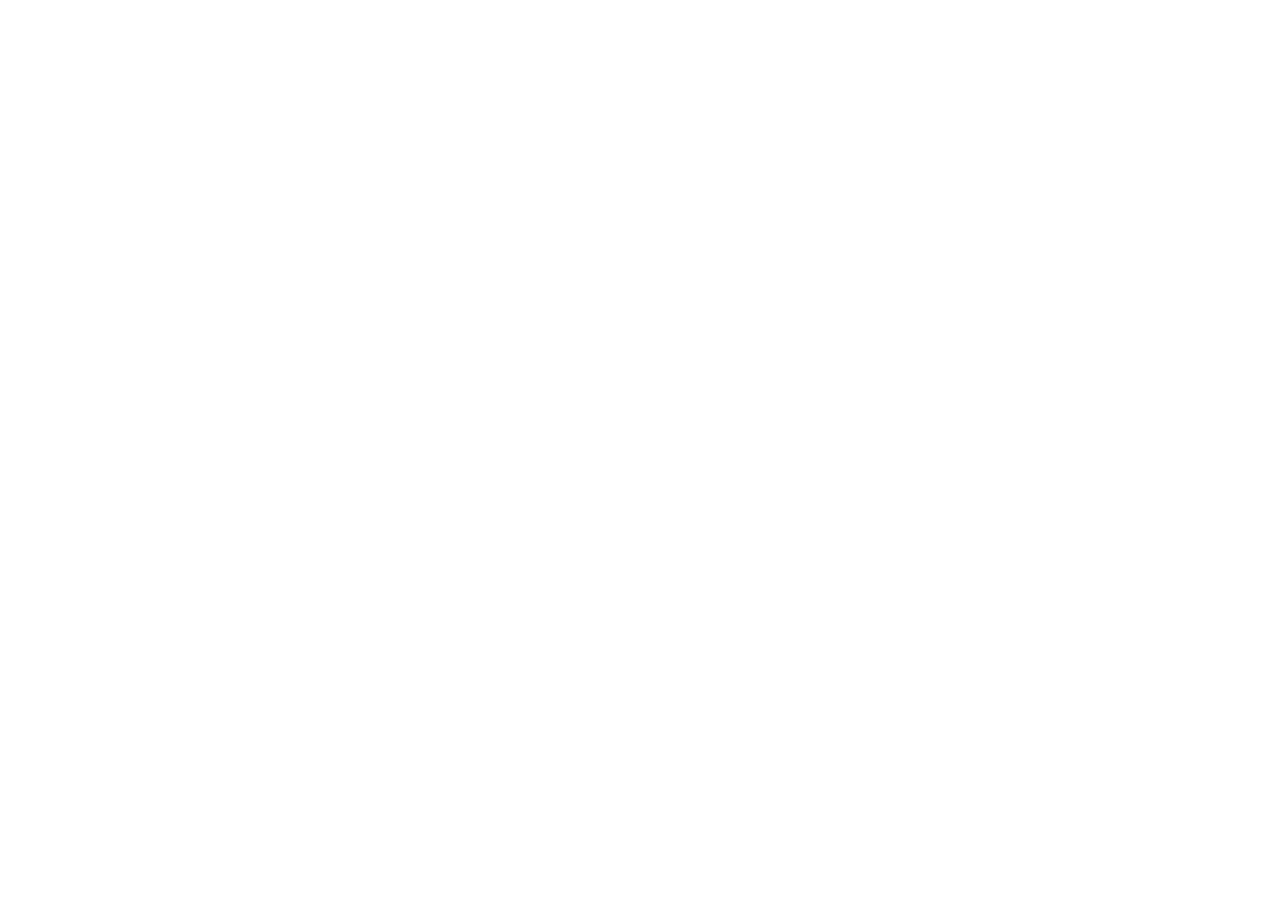
==== Ma Petite Licorne/index.html @ 18e19bb6 "ajout de la démo Ma Petite Licorne v1" ====
<!doctype html>
<html lang="en">
  <head>
    <meta charset="UTF-8" />
    <link rel="icon" type="image/png" sizes="32x32" href="/licorne-32x32.png" />
    <link rel="icon" type="image/png" sizes="16x16" href="/licorne-16x16.png" />
    <meta name="viewport" content="width=device-width, initial-scale=1.0" />
    <title>Ma Petite Licorne</title>
    <script type="module" crossorigin src="/assets/index-CdzWSG_B.js"></script>
    <link rel="stylesheet" crossorigin href="/assets/index-BhdGN8DP.css">
  </head>
  <body>
    <div id="app"></div>
  </body>
</html>
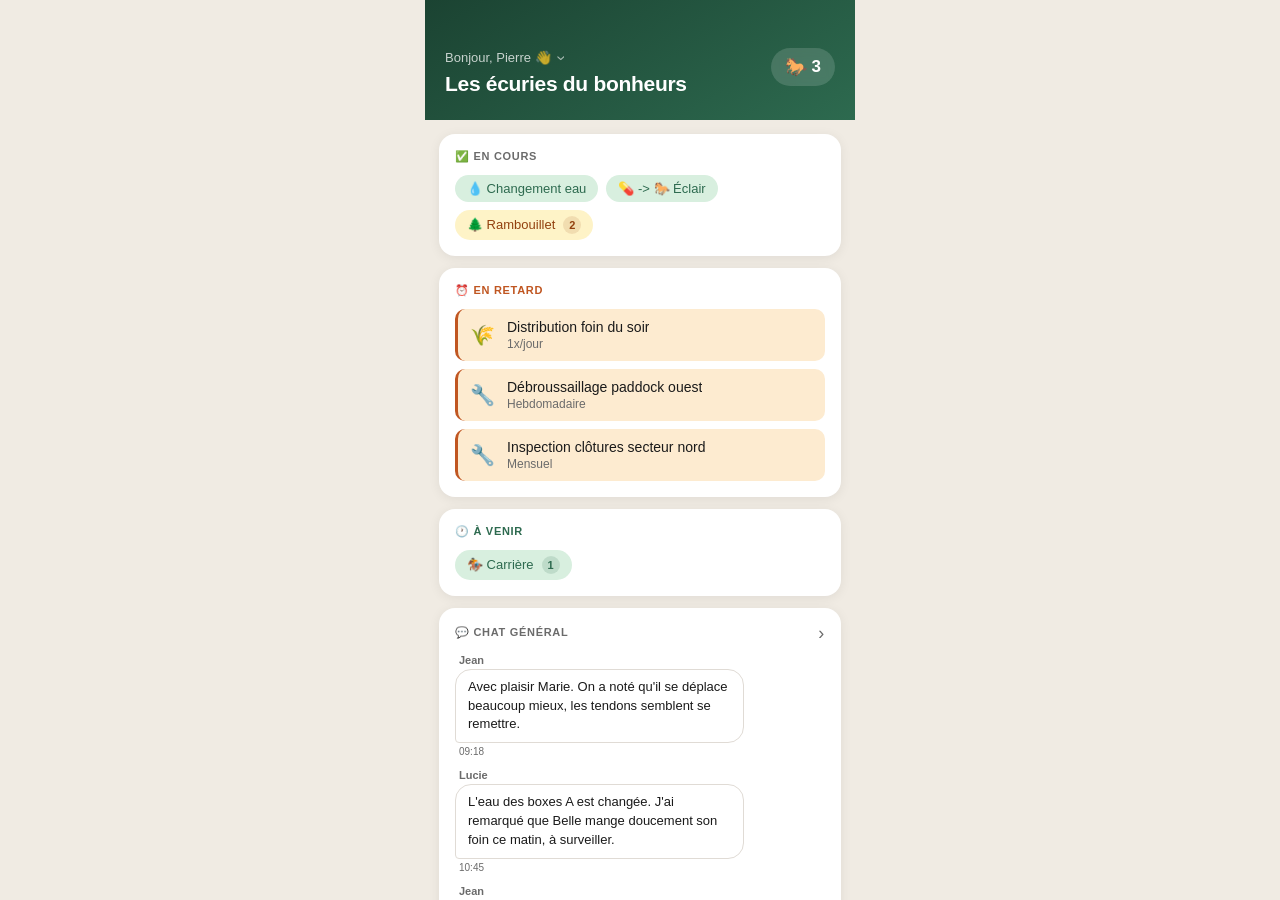
==== commit 54398030: "fix path "Ma Petite Licorne/"" ====
--- a/Ma Petite Licorne/index.html
+++ b/Ma Petite Licorne/index.html
@@ -1,15 +1,18 @@
 <!doctype html>
 <html lang="en">
-  <head>
-    <meta charset="UTF-8" />
-    <link rel="icon" type="image/png" sizes="32x32" href="/licorne-32x32.png" />
-    <link rel="icon" type="image/png" sizes="16x16" href="/licorne-16x16.png" />
-    <meta name="viewport" content="width=device-width, initial-scale=1.0" />
-    <title>Ma Petite Licorne</title>
-    <script type="module" crossorigin src="/assets/index-CdzWSG_B.js"></script>
-    <link rel="stylesheet" crossorigin href="/assets/index-BhdGN8DP.css">
-  </head>
-  <body>
-    <div id="app"></div>
-  </body>
+
+<head>
+  <meta charset="UTF-8" />
+  <link rel="icon" type="image/png" sizes="32x32" href="/Ma Petite Licorne/licorne-32x32.png" />
+  <link rel="icon" type="image/png" sizes="16x16" href="/Ma Petite Licorne/licorne-16x16.png" />
+  <meta name="viewport" content="width=device-width, initial-scale=1.0" />
+  <title>Ma Petite Licorne</title>
+  <script type="module" crossorigin src="/Ma Petite Licorne/assets/index-CdzWSG_B.js"></script>
+  <link rel="stylesheet" crossorigin href="/Ma Petite Licorne/assets/index-BhdGN8DP.css">
+</head>
+
+<body>
+  <div id="app"></div>
+</body>
+
 </html>
--- a/Ma Petite Licorne/assets/index-BhdGN8DP.css
+++ b/Ma Petite Licorne/assets/index-BhdGN8DP.css
@@ -0,0 +1 @@
+*,:before,:after{box-sizing:border-box;margin:0;padding:0}.router-root{width:100%;height:100dvh;position:relative;overflow:hidden}.slide-left-enter-from{transform:translate(100%)}.slide-left-leave-to,.slide-right-enter-from{transform:translate(-100%)}.slide-right-leave-to{transform:translate(100%)}.slide-left-enter-active,.slide-left-leave-active,.slide-right-enter-active,.slide-right-leave-active{width:100%;height:100%;transition:transform .3s cubic-bezier(.4,0,.2,1);position:absolute;top:0;left:0;overflow-y:auto}:root{--bg:#f0ebe3;--surface:#fff;--primary:#2d6a4f;--primary-light:#d8efdf;--warn:#c05621;--warn-light:#fdebd0;--text:#1a1a1a;--muted:#6b6b6b;--border:#e0dbd5;--radius:16px;--shadow:0 2px 12px #00000012;-webkit-font-smoothing:antialiased;color:var(--text);background:var(--bg);font-family:-apple-system,BlinkMacSystemFont,Segoe UI,sans-serif;font-size:16px}body{min-height:100dvh}.app{flex-direction:column;max-width:430px;height:100dvh;margin:0 auto;display:flex;overflow-y:auto}.header{color:#fff;background:linear-gradient(150deg,#1b4332 0%,#2d6a4f 100%);padding:48px 20px 24px}.header-inner{justify-content:space-between;align-items:flex-start;gap:12px;display:flex}.greeting{opacity:.75;margin-bottom:4px;font-size:13px}.greeting--btn{cursor:pointer;-webkit-user-select:none;user-select:none;align-items:center;gap:6px;display:inline-flex}.dropdown-caret{opacity:.8;font-size:16px;transition:transform .2s;display:inline-block;transform:rotate(-90deg)}.dropdown-caret.open{transform:rotate(90deg)}.user-selector{position:relative}.user-dropdown{z-index:100;background:#fff;border-radius:12px;min-width:180px;list-style:none;position:absolute;top:calc(100% + 8px);left:0;overflow:hidden;box-shadow:0 8px 24px #0000002e}.user-option{cursor:pointer;border-bottom:1px solid var(--border);justify-content:space-between;align-items:center;gap:12px;padding:11px 16px;transition:background .1s;display:flex}.user-option-info{flex-direction:column;gap:2px;display:flex}.user-option-name{color:var(--text);font-size:14px;font-weight:600}.user-option--active .user-option-name{color:var(--primary)}.user-option-meta{color:var(--muted);text-transform:capitalize;font-size:11px}.user-option:last-child{border-bottom:none}.user-option:active{background:var(--bg)}.user-option--active{color:var(--primary)}.user-check{color:var(--primary);font-size:13px;font-weight:700}.dropdown-enter-active,.dropdown-leave-active{transition:opacity .15s,transform .15s}.dropdown-enter-from,.dropdown-leave-to{opacity:0;transform:translateY(-6px)}.stable-name{letter-spacing:-.3px;font-size:21px;font-weight:700;line-height:1.2}.horse-badge{-webkit-backdrop-filter:blur(4px);backdrop-filter:blur(4px);background:#ffffff26;border-radius:50px;flex-shrink:0;align-items:center;gap:5px;padding:8px 14px;font-size:18px;display:flex}.horse-count{font-size:17px;font-weight:700}.horse-badge{cursor:pointer;transition:opacity .15s}.horse-badge:active{opacity:.75}.content{flex-direction:column;flex:1;gap:12px;padding:14px;display:flex}.chip--link{cursor:pointer;transition:opacity .15s}.chip--link:active{opacity:.7}.card{background:var(--surface);border-radius:var(--radius);box-shadow:var(--shadow);padding:16px}.card-title{text-transform:uppercase;letter-spacing:.7px;color:var(--muted);margin-bottom:12px;font-size:11px;font-weight:700}.card-title--warn{color:var(--warn)}.chips{flex-wrap:wrap;gap:8px;display:flex}.chip{background:var(--primary-light);color:var(--primary);white-space:nowrap;text-overflow:ellipsis;border-radius:50px;max-width:220px;padding:6px 12px;font-size:13px;font-weight:500;overflow:hidden}.task-list{flex-direction:column;gap:8px;list-style:none;display:flex}.task-row{background:var(--warn-light);border-left:3px solid var(--warn);border-radius:10px;align-items:center;gap:12px;padding:10px 12px;display:flex}.task-row--link{cursor:pointer}.task-row--link:active{opacity:.7}.task-icon{flex-shrink:0;font-size:20px}.task-body{flex-direction:column;gap:2px;min-width:0;display:flex}.task-name{white-space:nowrap;text-overflow:ellipsis;font-size:14px;font-weight:500;overflow:hidden}.task-meta{color:var(--muted);font-size:12px}.chat-card{padding-bottom:12px}.chat{flex-direction:column;gap:12px;display:flex}.msg{flex-direction:column;align-items:flex-start;max-width:78%;display:flex}.msg--me{align-self:flex-end;align-items:flex-end}.msg-sender{color:var(--muted);margin-bottom:3px;padding-left:4px;font-size:11px;font-weight:600}.msg-bubble{background:var(--surface);border:1px solid var(--border);border-radius:16px 16px 16px 4px;padding:8px 12px;font-size:13px;line-height:1.45}.msg--me .msg-bubble{background:var(--primary);color:#fff;border-color:var(--primary);border-radius:16px 16px 4px}.msg-time{color:var(--muted);margin-top:3px;padding:0 4px;font-size:10px}.chat-card{cursor:pointer;transition:box-shadow .15s}.chat-card:active{box-shadow:0 1px 4px #00000014}.card-title--link{justify-content:space-between;align-items:center;display:flex}.card-title-arrow{color:var(--muted);font-size:18px;font-weight:300;line-height:1}.chat-app{flex-direction:column;height:100dvh;display:flex;overflow:hidden}.header--chat{padding-top:52px;padding-bottom:16px}.back-btn{color:#fff;cursor:pointer;background:#ffffff2e;border:none;border-radius:50%;flex-shrink:0;justify-content:center;align-items:center;width:36px;height:36px;font-size:26px;line-height:1;display:flex}.chat-title{color:#fff;font-size:18px;font-weight:600}.chat-body{flex-direction:column;flex:1;gap:12px;padding:16px 14px;display:flex;overflow-y:auto}.chat-input-bar{background:var(--surface);border-top:1px solid var(--border);gap:8px;padding:12px 14px;display:flex}.chat-input{border:1px solid var(--border);background:var(--bg);color:var(--text);border-radius:50px;outline:none;flex:1;padding:10px 16px;font-family:inherit;font-size:14px}.chat-input:focus{border-color:var(--primary)}.send-btn{background:var(--primary);color:#fff;cursor:pointer;white-space:nowrap;border:none;border-radius:50px;padding:10px 18px;font-family:inherit;font-size:14px;font-weight:600;transition:opacity .15s}.send-btn:active{opacity:.85}.horse-card{padding:0;overflow:hidden}.horse-header{border-bottom:1px solid var(--border);justify-content:space-between;align-items:flex-start;padding:16px 16px 12px;display:flex}.horse-name{color:var(--text);margin-bottom:3px;font-size:17px;font-weight:700}.horse-sub{color:var(--muted);font-size:12px}.box-badge{background:var(--primary-light);color:var(--primary);border-radius:50px;flex-shrink:0;padding:4px 10px;font-size:12px;font-weight:700}.horse-section{border-bottom:1px solid var(--border);padding:12px 16px}.horse-section--last{border-bottom:none}.horse-section-title{text-transform:uppercase;letter-spacing:.6px;color:var(--muted);margin-bottom:8px;font-size:11px;font-weight:700}.horse-empty{color:var(--muted);font-size:13px;font-style:italic}.horse-list{flex-direction:column;gap:6px;list-style:none;display:flex}.horse-item{border-radius:8px;flex-direction:column;gap:2px;padding:8px 10px;display:flex}.horse-item--med{background:var(--primary-light);border-left:3px solid var(--primary)}.horse-item--appt{background:#eef2ff;border-left:3px solid #6366f1}.horse-item-main{color:var(--text);font-size:13px;font-weight:600}.horse-item-sub{color:var(--muted);flex-wrap:wrap;align-items:center;gap:6px;font-size:12px;display:flex}.tag{border-radius:50px;padding:2px 7px;font-size:11px;font-weight:600}.tag--soon{background:var(--warn-light);color:var(--warn)}.diet-chips{flex-wrap:wrap;gap:6px;display:flex}.diet-chip{color:var(--text);background:var(--bg);border:1px solid var(--border);border-radius:50px;padding:4px 10px;font-size:12px}.diet-chip strong{color:var(--primary);font-weight:600}.task-detail-card{text-align:center;flex-direction:column;align-items:center;gap:10px;padding:28px 16px;display:flex}.task-detail-icon{font-size:52px;line-height:1}.task-detail-title{color:var(--text);font-size:18px;font-weight:700}.status-badge{border-radius:50px;padding:4px 14px;font-size:12px;font-weight:700}.status-badge--done{background:var(--primary-light);color:var(--primary)}.status-badge--pending{background:var(--warn-light);color:var(--warn)}.detail-list{flex-direction:column;list-style:none;display:flex}.detail-row{border-bottom:1px solid var(--border);justify-content:space-between;align-items:center;gap:12px;padding:12px 0;display:flex}.detail-row:last-child{border-bottom:none}.detail-label{color:var(--muted);flex-shrink:0;font-size:13px}.detail-value{color:var(--text);text-align:right;font-size:14px;font-weight:500}.detail-row--notes{align-items:flex-start}.detail-value--notes{color:var(--muted);font-size:13px;font-style:italic;font-weight:400}.horse-card--link{cursor:pointer;transition:box-shadow .15s}.horse-card--link:active{box-shadow:0 1px 4px #0000000f}.box-badge--header{flex-shrink:0}.diet-row{justify-content:space-between;align-items:center;margin-bottom:8px;display:flex}.diet-item-name{color:var(--text);font-size:14px;font-weight:600}.histo-list{flex-direction:column;gap:4px;list-style:none;display:flex}.histo-row{background:var(--bg);border-radius:6px;justify-content:space-between;align-items:center;padding:4px 8px;font-size:12px;display:flex}.histo-date{color:var(--text);font-weight:500}.histo-meta{color:var(--muted)}.med-header-row{justify-content:space-between;align-items:center;gap:8px;display:flex}.med-dates{flex-wrap:wrap;gap:6px;margin-top:6px;display:flex}.med-date-chip{background:var(--bg);border:1px solid var(--border);color:var(--muted);border-radius:50px;padding:3px 9px;font-size:11px}.tag--active{background:var(--primary-light);color:var(--primary)}.tag--done{background:var(--bg);color:var(--muted);border:1px solid var(--border)}.tag--appt-soon{color:#6366f1;background:#eef2ff}.owned-horse{border-top:1px solid var(--border);cursor:pointer;padding:12px 0}.owned-horse:first-of-type{border-top:none;padding-top:4px}.owned-horse-name{margin-bottom:8px;font-size:1rem;font-weight:700}.owned-block{margin-bottom:8px}.owned-label{color:var(--muted);text-transform:uppercase;letter-spacing:.04em;margin-bottom:4px;font-size:.78rem;font-weight:600}.assign-btn{background:var(--primary);color:#fff;cursor:pointer;border:none;border-radius:50px;margin-left:10px;padding:2px 10px;font-size:.8rem;font-weight:600}.assign-btn:active{opacity:.75}.done-btn{background:var(--primary);color:#fff;cursor:pointer;text-align:center;border:none;border-radius:12px;width:100%;padding:12px;font-size:.95rem;font-weight:600}.done-btn:active{opacity:.75}.chip-count{color:#4f46e5;background:#4f46e52e;border-radius:50%;flex-shrink:0;justify-content:center;align-items:center;width:18px;height:18px;margin-left:4px;font-size:11px;font-weight:700;display:inline-flex}.participant-row{padding:6px 0;font-size:17px;font-weight:500}.participant-horse-link{color:var(--primary);cursor:pointer;text-underline-offset:3px;font-weight:600;text-decoration:underline}.chip--avenir{color:#4f46e5;background:#eef2ff}.chip-time{opacity:.8;white-space:nowrap;margin-left:4px;font-size:11px;font-weight:600}.chip--occup,.chip--avenir{align-items:center;gap:4px;max-width:none;display:inline-flex;overflow:visible}.chip--occup{color:#92400e;background:#fef3c7}.chip--occup .chip-count{color:#92400e;background:#92400e1f}.chip--avenir{background:var(--primary-light);color:var(--primary)}.chip-count--avenir{color:var(--primary);background:#2d6a4f26}.card-title--appt{color:var(--primary)}.participant-row{padding-left:16px}
